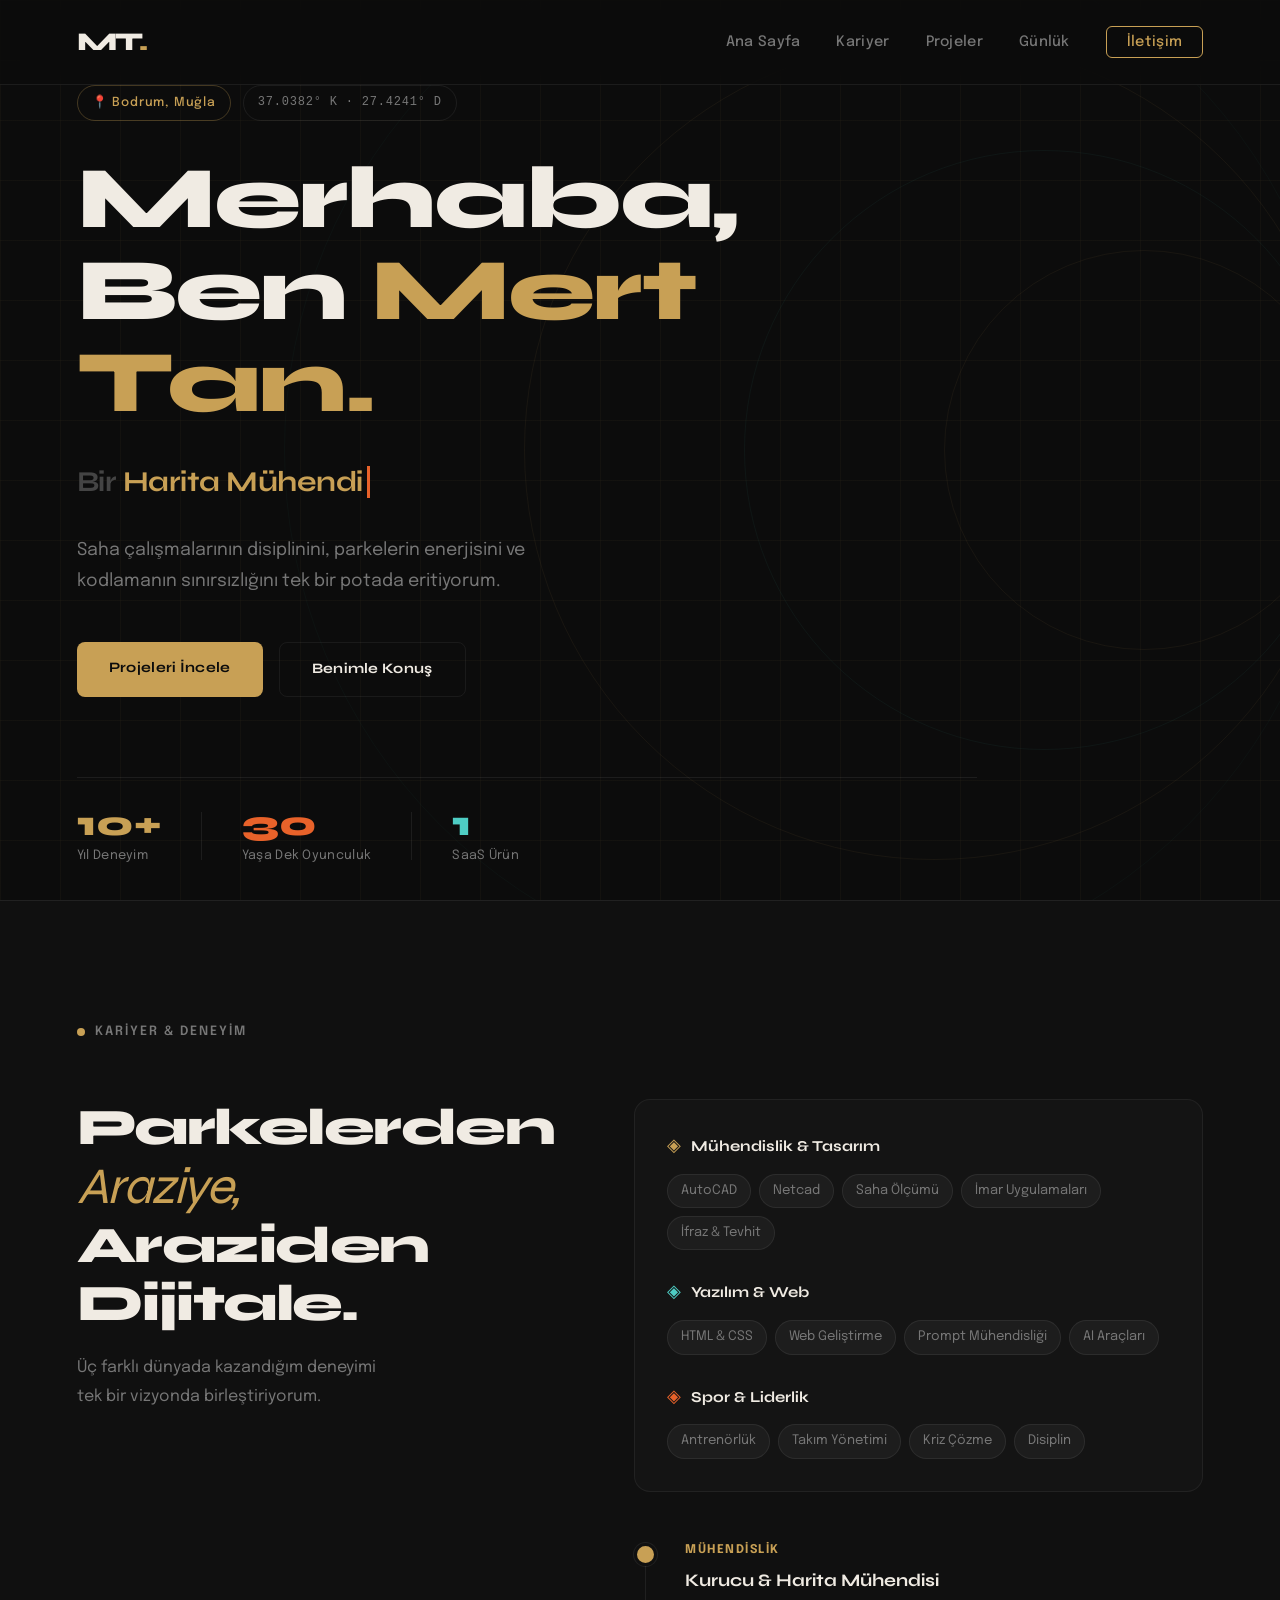
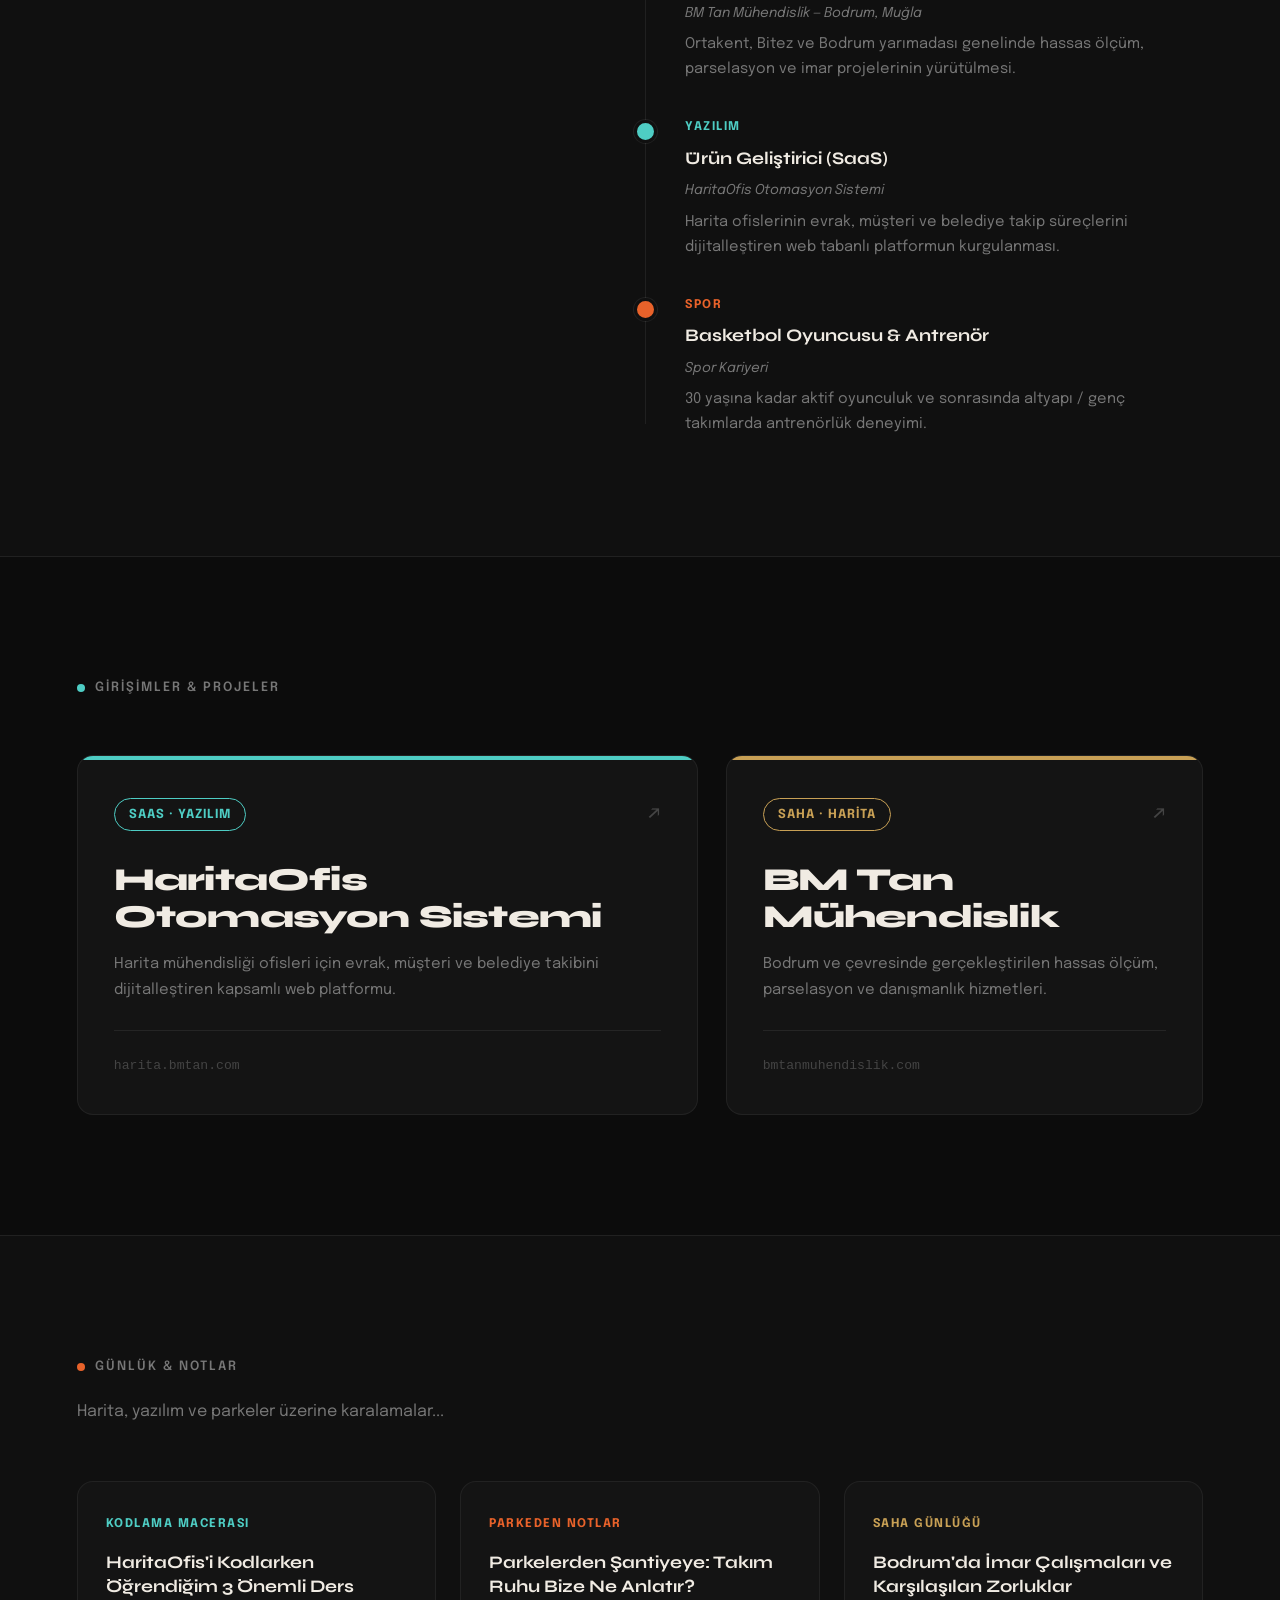
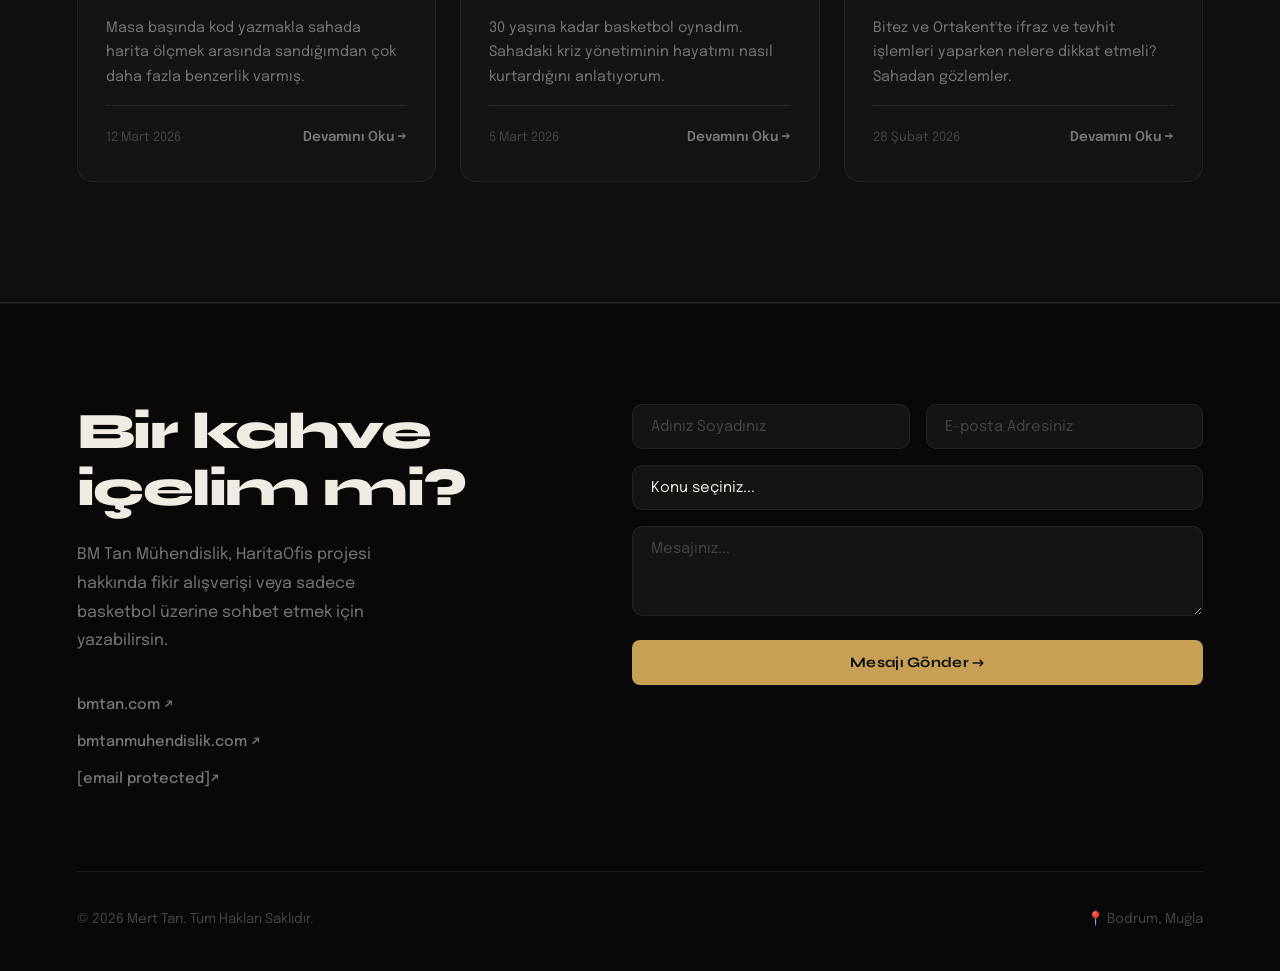
==== index.html @ 46c78ce0 "Add files via upload" ====
<!DOCTYPE html>
<html lang="tr">
<head>
    <meta charset="UTF-8">
    <meta name="viewport" content="width=device-width, initial-scale=1.0">
    <title>Mert Tan — Harita Mühendisi & Geliştirici</title>
    <link rel="preconnect" href="https://fonts.googleapis.com">
    <link href="https://fonts.googleapis.com/css2?family=Syne:wght@400;600;700;800&family=Epilogue:ital,wght@0,300;0,400;0,500;1,400&display=swap" rel="stylesheet">
    <link rel="stylesheet" href="style.css">
</head>
<body>

    <!-- NAVBAR -->
    <header class="navbar" id="navbar">
        <div class="logo">MT<span class="logo-dot">.</span></div>
        <nav class="nav-links">
            <ul>
                <li><a href="#hero">Ana Sayfa</a></li>
                <li><a href="#about">Kariyer</a></li>
                <li><a href="#projects">Projeler</a></li>
                <li><a href="#blog">Günlük</a></li>
                <li><a href="#contact" class="nav-cta">İletişim</a></li>
            </ul>
        </nav>
    </header>

    <!-- HERO -->
    <section id="hero" class="hero-section">
        <div class="hero-bg">
            <div class="grid-overlay"></div>
            <div class="contour c1"></div>
            <div class="contour c2"></div>
            <div class="contour c3"></div>
            <div class="contour c4"></div>
        </div>

        <div class="hero-inner">
            <div class="hero-content reveal">
                <div class="hero-tags">
                    <span class="htag htag-map">📍 Bodrum, Muğla</span>
                    <span class="htag htag-coord">37.0382° K · 27.4241° D</span>
                </div>

                <h1 class="main-title">
                    Merhaba,<br>
                    Ben <span class="name-text">Mert Tan.</span>
                </h1>

                <div class="typewriter-line">
                    <span class="tw-prefix">Bir&nbsp;</span>
                    <span id="typewriter" class="tw-text"></span>
                    <span class="tw-cursor"></span>
                </div>

                <p class="hero-desc">
                    Saha çalışmalarının disiplinini, parkelerin enerjisini
                    ve kodlamanın sınırsızlığını tek bir potada eritiyorum.
                </p>

                <div class="hero-buttons">
                    <a href="#projects" class="btn-primary">Projeleri İncele</a>
                    <a href="#contact" class="btn-ghost">Benimle Konuş</a>
                </div>
            </div>

            <div class="hero-stats reveal reveal-delay">
                <div class="stat">
                    <span class="stat-num map-color">10+</span>
                    <span class="stat-label">Yıl Deneyim</span>
                </div>
                <div class="stat-div"></div>
                <div class="stat">
                    <span class="stat-num sport-color">30</span>
                    <span class="stat-label">Yaşa Dek Oyunculuk</span>
                </div>
                <div class="stat-div"></div>
                <div class="stat">
                    <span class="stat-num tech-color">1</span>
                    <span class="stat-label">SaaS Ürün</span>
                </div>
            </div>
        </div>
    </section>

    <!-- ABOUT / CAREER -->
    <section id="about" class="section about-section">
        <div class="section-label reveal">
            <span class="label-dot map-bg"></span>
            Kariyer & Deneyim
        </div>

        <div class="about-layout">
            <div class="about-heading reveal">
                <h2>
                    Parkelerden<br>
                    <em>Araziye,</em><br>
                    Araziden<br>Dijitale.
                </h2>
                <p>Üç farklı dünyada kazandığım deneyimi tek bir vizyonda birleştiriyorum.</p>
            </div>

            <div class="about-right">
                <div class="skills-panel reveal">
                    <div class="skill-block">
                        <div class="skill-hdr">
                            <span class="skill-ico map-color">◈</span>
                            <h4>Mühendislik & Tasarım</h4>
                        </div>
                        <div class="skill-chips">
                            <span>AutoCAD</span><span>Netcad</span><span>Saha Ölçümü</span>
                            <span>İmar Uygulamaları</span><span>İfraz & Tevhit</span>
                        </div>
                    </div>
                    <div class="skill-block">
                        <div class="skill-hdr">
                            <span class="skill-ico tech-color">◈</span>
                            <h4>Yazılım & Web</h4>
                        </div>
                        <div class="skill-chips">
                            <span>HTML & CSS</span><span>Web Geliştirme</span>
                            <span>Prompt Mühendisliği</span><span>AI Araçları</span>
                        </div>
                    </div>
                    <div class="skill-block">
                        <div class="skill-hdr">
                            <span class="skill-ico sport-color">◈</span>
                            <h4>Spor & Liderlik</h4>
                        </div>
                        <div class="skill-chips">
                            <span>Antrenörlük</span><span>Takım Yönetimi</span>
                            <span>Kriz Çözme</span><span>Disiplin</span>
                        </div>
                    </div>
                </div>

                <div class="timeline reveal">
                    <div class="tl-item">
                        <div class="tl-marker map-bg"></div>
                        <div class="tl-body">
                            <span class="tl-tag map-color">Mühendislik</span>
                            <h3>Kurucu & Harita Mühendisi</h3>
                            <span class="tl-company">BM Tan Mühendislik — Bodrum, Muğla</span>
                            <p>Ortakent, Bitez ve Bodrum yarımadası genelinde hassas ölçüm, parselasyon ve imar projelerinin yürütülmesi.</p>
                        </div>
                    </div>
                    <div class="tl-item">
                        <div class="tl-marker tech-bg"></div>
                        <div class="tl-body">
                            <span class="tl-tag tech-color">Yazılım</span>
                            <h3>Ürün Geliştirici (SaaS)</h3>
                            <span class="tl-company">HaritaOfis Otomasyon Sistemi</span>
                            <p>Harita ofislerinin evrak, müşteri ve belediye takip süreçlerini dijitalleştiren web tabanlı platformun kurgulanması.</p>
                        </div>
                    </div>
                    <div class="tl-item">
                        <div class="tl-marker sport-bg"></div>
                        <div class="tl-body">
                            <span class="tl-tag sport-color">Spor</span>
                            <h3>Basketbol Oyuncusu & Antrenör</h3>
                            <span class="tl-company">Spor Kariyeri</span>
                            <p>30 yaşına kadar aktif oyunculuk ve sonrasında altyapı / genç takımlarda antrenörlük deneyimi.</p>
                        </div>
                    </div>
                </div>
            </div>
        </div>
    </section>

    <!-- PROJECTS -->
    <section id="projects" class="section projects-section">
        <div class="section-label reveal">
            <span class="label-dot tech-bg"></span>
            Girişimler & Projeler
        </div>

        <div class="projects-layout">
            <a href="https://harita.bmtan.com" target="_blank" class="proj-card featured-proj reveal">
                <div class="proj-stripe tech-bg"></div>
                <div class="proj-inner">
                    <div class="proj-top">
                        <span class="proj-badge tech-color tech-border">SaaS · Yazılım</span>
                        <span class="proj-arrow">↗</span>
                    </div>
                    <h3>HaritaOfis<br>Otomasyon Sistemi</h3>
                    <p>Harita mühendisliği ofisleri için evrak, müşteri ve belediye takibini dijitalleştiren kapsamlı web platformu.</p>
                    <div class="proj-foot">
                        <span class="proj-url">harita.bmtan.com</span>
                    </div>
                </div>
            </a>

            <a href="https://www.bmtanmuhendislik.com" target="_blank" class="proj-card reveal reveal-delay">
                <div class="proj-stripe map-bg"></div>
                <div class="proj-inner">
                    <div class="proj-top">
                        <span class="proj-badge map-color map-border">Saha · Harita</span>
                        <span class="proj-arrow">↗</span>
                    </div>
                    <h3>BM Tan<br>Mühendislik</h3>
                    <p>Bodrum ve çevresinde gerçekleştirilen hassas ölçüm, parselasyon ve danışmanlık hizmetleri.</p>
                    <div class="proj-foot">
                        <span class="proj-url">bmtanmuhendislik.com</span>
                    </div>
                </div>
            </a>
        </div>
    </section>

    <!-- BLOG -->
    <section id="blog" class="section blog-section">
        <div class="section-label reveal">
            <span class="label-dot sport-bg"></span>
            Günlük & Notlar
        </div>
        <p class="section-subtitle reveal">Harita, yazılım ve parkeler üzerine karalamalar...</p>

        <div class="blog-grid">
            <a href="yazi1.html" class="blog-card reveal">
                <span class="blog-tag tech-color">Kodlama Macerası</span>
                <h3>HaritaOfis'i Kodlarken Öğrendiğim 3 Önemli Ders</h3>
                <p>Masa başında kod yazmakla sahada harita ölçmek arasında sandığımdan çok daha fazla benzerlik varmış.</p>
                <div class="blog-foot">
                    <span class="blog-date">12 Mart 2026</span>
                    <span class="blog-read">Devamını Oku →</span>
                </div>
            </a>

            <a href="yazi2.html" class="blog-card reveal">
                <span class="blog-tag sport-color">Parkeden Notlar</span>
                <h3>Parkelerden Şantiyeye: Takım Ruhu Bize Ne Anlatır?</h3>
                <p>30 yaşına kadar basketbol oynadım. Sahadaki kriz yönetiminin hayatımı nasıl kurtardığını anlatıyorum.</p>
                <div class="blog-foot">
                    <span class="blog-date">5 Mart 2026</span>
                    <span class="blog-read">Devamını Oku →</span>
                </div>
            </a>

            <a href="#yazi3" class="blog-card reveal">
                <span class="blog-tag map-color">Saha Günlüğü</span>
                <h3>Bodrum'da İmar Çalışmaları ve Karşılaşılan Zorluklar</h3>
                <p>Bitez ve Ortakent'te ifraz ve tevhit işlemleri yaparken nelere dikkat etmeli? Sahadan gözlemler.</p>
                <div class="blog-foot">
                    <span class="blog-date">28 Şubat 2026</span>
                    <span class="blog-read">Devamını Oku →</span>
                </div>
            </a>
        </div>
    </section>

    <!-- CONTACT / FOOTER -->
    <footer id="contact" class="footer-section">
        <div class="footer-layout">
            <div class="footer-left reveal">
                <h2>Bir kahve<br>içelim mi?</h2>
                <p>BM Tan Mühendislik, HaritaOfis projesi hakkında fikir alışverişi veya sadece basketbol üzerine sohbet etmek için yazabilirsin.</p>
                <div class="footer-links">
                    <a href="https://www.bmtan.com" target="_blank">bmtan.com ↗</a>
                    <a href="https://www.bmtanmuhendislik.com" target="_blank">bmtanmuhendislik.com ↗</a>
                    <a href="/cdn-cgi/l/email-protection#6a03040c052a08071e0b04071f020f040e031906030144090507"><span class="__cf_email__" data-cfemail="d6bfb8b0b996b4bba2b7b8bba3beb3b8b2bfa5babfbdf8b5b9bb">[email&#160;protected]</span> ↗</a>
                </div>
            </div>

            <div class="footer-right reveal reveal-delay">
                <form class="contact-form" action="#" method="POST">
                    <div class="form-row-2">
                        <div class="form-group">
                            <input type="text" placeholder="Adınız Soyadınız" required>
                        </div>
                        <div class="form-group">
                            <input type="email" placeholder="E-posta Adresiniz" required>
                        </div>
                    </div>
                    <div class="form-group">
                        <select required>
                            <option value="" disabled selected>Konu seçiniz...</option>
                            <option value="harita">🗺️ Harita İşleri & Danışmanlık</option>
                            <option value="yazilim">💻 HaritaOfis & Yazılım Projeleri</option>
                            <option value="basketbol">🏀 Basketbol Sohbeti</option>
                            <option value="diger">Diğer</option>
                        </select>
                    </div>
                    <div class="form-group">
                        <textarea rows="4" placeholder="Mesajınız..." required></textarea>
                    </div>
                    <button type="submit" class="btn-primary">Mesajı Gönder →</button>
                </form>
            </div>
        </div>

        <div class="footer-bottom">
            <span>© 2026 Mert Tan. Tüm Hakları Saklıdır.</span>
            <span class="footer-loc">📍 Bodrum, Muğla</span>
        </div>
    </footer>

    <script src="script.js"></script>
</body>
</html>
---- style.css ----
/* =============================================
   RENK PALETİ — Konulara Özgü Sistem
   ============================================= */
:root {
    /* Konu Renkleri */
    --color-map:   #C8A055;   /* Harita · Antik Altın */
    --color-tech:  #4ECDC4;   /* Yazılım · Teal/Dijital */
    --color-sport: #E8622A;   /* Basketbol · Canlı Turuncu */

    /* Arka Planlar */
    --bg:          #0C0C0C;
    --bg-card:     #141414;
    --bg-section:  #101010;
    --bg-alt:      #0F0F0F;

    /* Metinler */
    --text-primary: #F0EBE3;
    --text-muted:   #777;
    --text-faint:   #444;

    /* Çizgiler / Kenarlıklar */
    --border:      rgba(255,255,255,0.07);
    --border-card: rgba(255,255,255,0.06);
}

/* =============================================
   TEMEL SIFIRLAMA
   ============================================= */
*, *::before, *::after {
    margin: 0; padding: 0;
    box-sizing: border-box;
}

html { scroll-behavior: smooth; }

body {
    background-color: var(--bg);
    color: var(--text-primary);
    font-family: 'Epilogue', sans-serif;
    font-weight: 400;
    line-height: 1.7;
    overflow-x: hidden;
}

/* Kaydırma çubuğu */
::-webkit-scrollbar { width: 4px; }
::-webkit-scrollbar-track { background: var(--bg); }
::-webkit-scrollbar-thumb { background: var(--color-map); border-radius: 2px; }

/* =============================================
   YARDIMCI RENKLER (Utility Classes)
   ============================================= */
.map-color   { color: var(--color-map)   !important; }
.tech-color  { color: var(--color-tech)  !important; }
.sport-color { color: var(--color-sport) !important; }

.map-bg   { background-color: var(--color-map)   !important; }
.tech-bg  { background-color: var(--color-tech)  !important; }
.sport-bg { background-color: var(--color-sport) !important; }

.map-border   { border-color: var(--color-map)   !important; }
.tech-border  { border-color: var(--color-tech)  !important; }
.sport-border { border-color: var(--color-sport) !important; }

/* =============================================
   SCROLL REVEAL ANİMASYON
   ============================================= */
.reveal {
    opacity: 0;
    transform: translateY(28px);
    transition: opacity 0.7s ease, transform 0.7s ease;
}

.reveal.visible {
    opacity: 1;
    transform: translateY(0);
}

.reveal-delay {
    transition-delay: 0.15s;
}

/* =============================================
   NAVİGASYON
   ============================================= */
.navbar {
    position: fixed;
    top: 0; left: 0; right: 0;
    z-index: 1000;
    display: flex;
    align-items: center;
    justify-content: space-between;
    padding: 20px 6%;
    background: rgba(12,12,12,0.85);
    backdrop-filter: blur(16px);
    -webkit-backdrop-filter: blur(16px);
    border-bottom: 1px solid var(--border);
    transition: padding 0.3s;
}

.navbar.scrolled {
    padding: 14px 6%;
}

.logo {
    font-family: 'Syne', sans-serif;
    font-weight: 800;
    font-size: 1.6rem;
    color: var(--text-primary);
    letter-spacing: -1px;
}

.logo-dot {
    color: var(--color-map);
}

.nav-links ul {
    list-style: none;
    display: flex;
    align-items: center;
    gap: 36px;
}

.nav-links a {
    text-decoration: none;
    color: var(--text-muted);
    font-size: 0.9rem;
    font-weight: 500;
    letter-spacing: 0.3px;
    transition: color 0.25s;
}

.nav-links a:hover { color: var(--text-primary); }

.nav-cta {
    background: transparent !important;
    color: var(--color-map) !important;
    border: 1px solid var(--color-map) !important;
    padding: 8px 20px !important;
    border-radius: 6px !important;
    transition: background 0.25s, color 0.25s !important;
}

.nav-cta:hover {
    background: var(--color-map) !important;
    color: #0C0C0C !important;
}

/* =============================================
   HERO
   ============================================= */
.hero-section {
    position: relative;
    min-height: 100vh;
    display: flex;
    align-items: center;
    padding: 0 6%;
    overflow: hidden;
}

/* Arka plan dekorasyonu */
.hero-bg {
    position: absolute;
    inset: 0;
    pointer-events: none;
}

.grid-overlay {
    position: absolute;
    inset: 0;
    background-image:
        linear-gradient(rgba(200,160,85,0.04) 1px, transparent 1px),
        linear-gradient(90deg, rgba(200,160,85,0.04) 1px, transparent 1px);
    background-size: 60px 60px;
}

/* Topografik kontur çemberleri */
.contour {
    position: absolute;
    border-radius: 50%;
    border: 1px solid rgba(200,160,85,0.07);
    right: -5%;
    top: 50%;
    transform: translateY(-50%);
    animation: contourPulse 6s ease-in-out infinite;
}
.c1 { width: 400px; height: 400px; animation-delay: 0s; }
.c2 { width: 600px; height: 600px; animation-delay: 0.8s; border-color: rgba(78,205,196,0.05); }
.c3 { width: 820px; height: 820px; animation-delay: 1.6s; }
.c4 { width: 1060px; height: 1060px; animation-delay: 2.4s; border-color: rgba(78,205,196,0.03); }

@keyframes contourPulse {
    0%, 100% { opacity: 0.6; }
    50% { opacity: 1; }
}

.hero-inner {
    position: relative;
    z-index: 1;
    width: 100%;
    max-width: 900px;
    padding-top: 80px;
}

/* Üst etiketler */
.hero-tags {
    display: flex;
    gap: 12px;
    flex-wrap: wrap;
    margin-bottom: 32px;
}

.htag {
    font-size: 0.78rem;
    font-weight: 500;
    letter-spacing: 0.8px;
    padding: 6px 14px;
    border-radius: 100px;
    border: 1px solid var(--border);
    color: var(--text-muted);
}

.htag-map  { border-color: rgba(200,160,85,0.3); color: var(--color-map); }
.htag-coord { font-family: monospace; font-size: 0.75rem; }

/* Ana başlık */
.main-title {
    font-family: 'Syne', sans-serif;
    font-size: clamp(3rem, 7vw, 5.5rem);
    font-weight: 800;
    line-height: 1.05;
    letter-spacing: -2px;
    margin-bottom: 28px;
    color: var(--text-primary);
}

.name-text {
    color: var(--color-map);
}

/* Typewriter satırı */
.typewriter-line {
    display: flex;
    align-items: center;
    font-family: 'Syne', sans-serif;
    font-size: clamp(1.2rem, 2.5vw, 1.8rem);
    font-weight: 700;
    color: var(--text-muted);
    margin-bottom: 28px;
    letter-spacing: -0.5px;
}

.tw-prefix { color: var(--text-faint); }

.tw-text {
    color: var(--text-primary);
}

.tw-cursor {
    display: inline-block;
    width: 3px;
    height: 1.1em;
    background-color: var(--color-sport);
    margin-left: 4px;
    vertical-align: text-bottom;
    animation: cursorBlink 1s infinite;
}

@keyframes cursorBlink {
    0%, 100% { opacity: 1; }
    50% { opacity: 0; }
}

/* Açıklama */
.hero-desc {
    font-size: 1.1rem;
    color: var(--text-muted);
    max-width: 520px;
    margin-bottom: 44px;
    line-height: 1.8;
}

/* Butonlar */
.hero-buttons {
    display: flex;
    gap: 16px;
    flex-wrap: wrap;
    margin-bottom: 80px;
}

.btn-primary {
    display: inline-block;
    padding: 14px 32px;
    background: var(--color-map);
    color: #0C0C0C;
    font-family: 'Syne', sans-serif;
    font-weight: 700;
    font-size: 0.9rem;
    letter-spacing: 0.3px;
    border-radius: 8px;
    text-decoration: none;
    border: none;
    cursor: pointer;
    transition: opacity 0.25s, transform 0.2s;
}

.btn-primary:hover {
    opacity: 0.88;
    transform: translateY(-2px);
}

.btn-ghost {
    display: inline-block;
    padding: 14px 32px;
    background: transparent;
    color: var(--text-primary);
    font-family: 'Syne', sans-serif;
    font-weight: 700;
    font-size: 0.9rem;
    letter-spacing: 0.3px;
    border-radius: 8px;
    border: 1px solid var(--border-card);
    text-decoration: none;
    transition: border-color 0.25s, color 0.25s;
}

.btn-ghost:hover {
    border-color: var(--color-tech);
    color: var(--color-tech);
}

/* İstatistikler */
.hero-stats {
    display: flex;
    align-items: center;
    gap: 40px;
    padding: 28px 0;
    border-top: 1px solid var(--border);
}

.stat {
    display: flex;
    flex-direction: column;
    gap: 4px;
}

.stat-num {
    font-family: 'Syne', sans-serif;
    font-size: 2.2rem;
    font-weight: 800;
    line-height: 1;
}

.stat-label {
    font-size: 0.8rem;
    color: var(--text-muted);
    letter-spacing: 0.3px;
}

.stat-div {
    width: 1px;
    height: 48px;
    background: var(--border);
}

/* =============================================
   BÖLÜM ORTAK STİLLER
   ============================================= */
.section {
    padding: 120px 6%;
}

.section-label {
    display: flex;
    align-items: center;
    gap: 10px;
    font-size: 0.8rem;
    font-weight: 600;
    letter-spacing: 2px;
    text-transform: uppercase;
    color: var(--text-muted);
    margin-bottom: 56px;
}

.label-dot {
    width: 8px;
    height: 8px;
    border-radius: 50%;
    flex-shrink: 0;
}

/* =============================================
   HAKKIMDA / KARİYER
   ============================================= */
.about-section {
    background: var(--bg-section);
    border-top: 1px solid var(--border);
    border-bottom: 1px solid var(--border);
}

.about-layout {
    display: grid;
    grid-template-columns: 1fr 1.8fr;
    gap: 80px;
    align-items: start;
}

/* Sol kolon — başlık */
.about-heading h2 {
    font-family: 'Syne', sans-serif;
    font-size: clamp(2.2rem, 4vw, 3.4rem);
    font-weight: 800;
    line-height: 1.15;
    letter-spacing: -1.5px;
    color: var(--text-primary);
    margin-bottom: 20px;
}

.about-heading h2 em {
    font-style: italic;
    color: var(--color-map);
    font-weight: 400;
}

.about-heading p {
    color: var(--text-muted);
    font-size: 1rem;
    line-height: 1.8;
    max-width: 300px;
}

/* Sağ kolon */
.about-right {
    display: flex;
    flex-direction: column;
    gap: 48px;
}

/* Yetkinlikler paneli */
.skills-panel {
    background: var(--bg-card);
    border: 1px solid var(--border-card);
    border-radius: 16px;
    padding: 32px;
    display: flex;
    flex-direction: column;
    gap: 28px;
}

.skill-block {
    display: flex;
    flex-direction: column;
    gap: 12px;
}

.skill-hdr {
    display: flex;
    align-items: center;
    gap: 10px;
}

.skill-ico {
    font-size: 1.1rem;
}

.skill-hdr h4 {
    font-family: 'Syne', sans-serif;
    font-weight: 700;
    font-size: 0.95rem;
    color: var(--text-primary);
}

.skill-chips {
    display: flex;
    flex-wrap: wrap;
    gap: 8px;
}

.skill-chips span {
    font-size: 0.82rem;
    padding: 5px 13px;
    border-radius: 100px;
    background: rgba(255,255,255,0.04);
    border: 1px solid var(--border);
    color: var(--text-muted);
    transition: border-color 0.2s, color 0.2s;
}

.skill-chips span:hover {
    border-color: var(--color-tech);
    color: var(--color-tech);
}

/* Zaman çizelgesi */
.timeline {
    display: flex;
    flex-direction: column;
    gap: 0;
    position: relative;
}

.timeline::before {
    content: '';
    position: absolute;
    left: 11px;
    top: 12px;
    bottom: 12px;
    width: 1px;
    background: var(--border);
}

.tl-item {
    display: flex;
    gap: 28px;
    padding-bottom: 36px;
    position: relative;
}

.tl-item:last-child {
    padding-bottom: 0;
}

.tl-marker {
    width: 23px;
    height: 23px;
    border-radius: 50%;
    flex-shrink: 0;
    margin-top: 3px;
    border: 3px solid var(--bg-section);
    box-shadow: 0 0 0 1px var(--border);
    position: relative;
    z-index: 1;
}

.tl-body {
    display: flex;
    flex-direction: column;
    gap: 6px;
}

.tl-tag {
    font-size: 0.75rem;
    font-weight: 700;
    letter-spacing: 1.5px;
    text-transform: uppercase;
}

.tl-body h3 {
    font-family: 'Syne', sans-serif;
    font-weight: 700;
    font-size: 1.1rem;
    color: var(--text-primary);
}

.tl-company {
    font-size: 0.85rem;
    color: var(--text-muted);
    font-style: italic;
}

.tl-body p {
    font-size: 0.92rem;
    color: var(--text-muted);
    line-height: 1.7;
}

/* =============================================
   PROJELER
   ============================================= */
.projects-section {
    background: var(--bg);
}

.projects-layout {
    display: grid;
    grid-template-columns: 1.3fr 1fr;
    gap: 28px;
}

.proj-card {
    background: var(--bg-card);
    border: 1px solid var(--border-card);
    border-radius: 16px;
    overflow: hidden;
    text-decoration: none;
    color: inherit;
    display: block;
    transition: transform 0.3s ease, border-color 0.3s ease;
    position: relative;
}

.proj-card:hover {
    transform: translateY(-6px);
    border-color: rgba(255,255,255,0.14);
}

/* Üst renkli şerit */
.proj-stripe {
    height: 4px;
    width: 100%;
}

.proj-inner {
    padding: 36px;
    display: flex;
    flex-direction: column;
    height: calc(100% - 4px);
    min-height: 280px;
}

.proj-top {
    display: flex;
    justify-content: space-between;
    align-items: center;
    margin-bottom: 28px;
}

.proj-badge {
    font-size: 0.78rem;
    font-weight: 700;
    letter-spacing: 1px;
    text-transform: uppercase;
    border: 1px solid;
    padding: 5px 14px;
    border-radius: 100px;
}

.proj-arrow {
    font-size: 1.4rem;
    color: var(--text-faint);
    transition: color 0.25s, transform 0.25s;
}

.proj-card:hover .proj-arrow {
    color: var(--text-primary);
    transform: translate(3px, -3px);
}

.proj-inner h3 {
    font-family: 'Syne', sans-serif;
    font-size: clamp(1.5rem, 2.5vw, 2rem);
    font-weight: 800;
    line-height: 1.15;
    letter-spacing: -0.8px;
    color: var(--text-primary);
    margin-bottom: 16px;
}

.proj-inner p {
    font-size: 0.93rem;
    color: var(--text-muted);
    line-height: 1.7;
    flex: 1;
}

.proj-foot {
    margin-top: 28px;
    padding-top: 20px;
    border-top: 1px solid var(--border);
}

.proj-url {
    font-size: 0.82rem;
    font-family: monospace;
    color: var(--text-faint);
    transition: color 0.25s;
}

.proj-card:hover .proj-url {
    color: var(--text-muted);
}

/* Öne çıkan proje */
.featured-proj {
    /* Biraz daha büyük hissettirmek için */
}

/* =============================================
   BLOG / GÜNLÜK
   ============================================= */
.blog-section {
    background: var(--bg-section);
    border-top: 1px solid var(--border);
    border-bottom: 1px solid var(--border);
}

.section-subtitle {
    font-size: 1rem;
    color: var(--text-muted);
    margin-top: -36px;
    margin-bottom: 56px;
}

.blog-grid {
    display: grid;
    grid-template-columns: repeat(3, 1fr);
    gap: 24px;
}

.blog-card {
    background: var(--bg-card);
    border: 1px solid var(--border-card);
    border-radius: 16px;
    padding: 32px 28px;
    text-decoration: none;
    color: inherit;
    display: flex;
    flex-direction: column;
    gap: 16px;
    transition: transform 0.3s ease, border-color 0.3s ease;
}

.blog-card:hover {
    transform: translateY(-6px);
    border-color: rgba(255,255,255,0.12);
}

.blog-tag {
    font-size: 0.75rem;
    font-weight: 700;
    letter-spacing: 1.5px;
    text-transform: uppercase;
}

.blog-card h3 {
    font-family: 'Syne', sans-serif;
    font-size: 1.1rem;
    font-weight: 700;
    color: var(--text-primary);
    line-height: 1.4;
    flex: 1;
    transition: color 0.25s;
}

.blog-card:hover h3 {
    color: var(--color-sport);
}

.blog-card p {
    font-size: 0.9rem;
    color: var(--text-muted);
    line-height: 1.7;
}

.blog-foot {
    display: flex;
    justify-content: space-between;
    align-items: center;
    padding-top: 20px;
    border-top: 1px solid var(--border);
    margin-top: auto;
}

.blog-date {
    font-size: 0.8rem;
    color: var(--text-faint);
}

.blog-read {
    font-size: 0.85rem;
    font-weight: 600;
    color: var(--text-muted);
    transition: color 0.25s, transform 0.25s;
    display: inline-block;
}

.blog-card:hover .blog-read {
    color: var(--text-primary);
    transform: translateX(4px);
}

/* =============================================
   FOOTER / İLETİŞİM
   ============================================= */
.footer-section {
    background: #080808;
    padding: 100px 6% 40px;
    border-top: 1px solid var(--border);
}

.footer-layout {
    display: grid;
    grid-template-columns: 1fr 1.2fr;
    gap: 80px;
    margin-bottom: 80px;
}

.footer-left h2 {
    font-family: 'Syne', sans-serif;
    font-size: clamp(2.4rem, 4vw, 3.5rem);
    font-weight: 800;
    line-height: 1.1;
    letter-spacing: -1.5px;
    color: var(--text-primary);
    margin-bottom: 24px;
}

.footer-left p {
    color: var(--text-muted);
    font-size: 1rem;
    line-height: 1.8;
    max-width: 360px;
    margin-bottom: 36px;
}

.footer-links {
    display: flex;
    flex-direction: column;
    gap: 12px;
}

.footer-links a {
    text-decoration: none;
    color: var(--text-muted);
    font-size: 0.92rem;
    font-weight: 500;
    transition: color 0.25s;
    display: inline-flex;
    align-items: center;
}

.footer-links a:hover { color: var(--color-map); }

/* İletişim Formu */
.contact-form {
    display: flex;
    flex-direction: column;
    gap: 16px;
}

.form-row-2 {
    display: grid;
    grid-template-columns: 1fr 1fr;
    gap: 16px;
}

.form-group {
    display: flex;
    flex-direction: column;
}

.contact-form input,
.contact-form select,
.contact-form textarea {
    width: 100%;
    padding: 14px 18px;
    background: var(--bg-card);
    border: 1px solid var(--border-card);
    border-radius: 10px;
    color: var(--text-primary);
    font-family: 'Epilogue', sans-serif;
    font-size: 0.93rem;
    transition: border-color 0.25s, box-shadow 0.25s;
    appearance: none;
    -webkit-appearance: none;
    outline: none;
}

.contact-form input::placeholder,
.contact-form textarea::placeholder {
    color: var(--text-faint);
}

.contact-form select {
    cursor: pointer;
}

.contact-form input:focus,
.contact-form select:focus,
.contact-form textarea:focus {
    border-color: var(--color-map);
    box-shadow: 0 0 0 4px rgba(200,160,85,0.1);
}

.contact-form .btn-primary {
    margin-top: 8px;
}

.footer-bottom {
    display: flex;
    justify-content: space-between;
    align-items: center;
    padding-top: 36px;
    border-top: 1px solid var(--border);
    font-size: 0.85rem;
    color: var(--text-faint);
}

.footer-loc {
    color: var(--text-faint);
}

/* =============================================
   MOBİL UYUMLULUK
   ============================================= */
@media (max-width: 1024px) {
    .about-layout {
        grid-template-columns: 1fr;
        gap: 48px;
    }
    .about-heading p {
        max-width: 100%;
    }
    .projects-layout {
        grid-template-columns: 1fr;
    }
}

@media (max-width: 768px) {
    .section { padding: 80px 5%; }

    .navbar { padding: 16px 5%; }

    .hero-section { padding: 0 5%; }

    .hero-inner { padding-top: 100px; }

    .hero-stats {
        gap: 24px;
        flex-wrap: wrap;
    }

    .hero-buttons {
        flex-direction: column;
        gap: 12px;
    }

    .hero-buttons a {
        text-align: center;
    }

    .blog-grid {
        grid-template-columns: 1fr;
    }

    .footer-layout {
        grid-template-columns: 1fr;
        gap: 48px;
    }

    .form-row-2 {
        grid-template-columns: 1fr;
    }

    .footer-bottom {
        flex-direction: column;
        gap: 8px;
        text-align: center;
    }

    .nav-links {
        display: none;
    }

    .contour { display: none; }
}
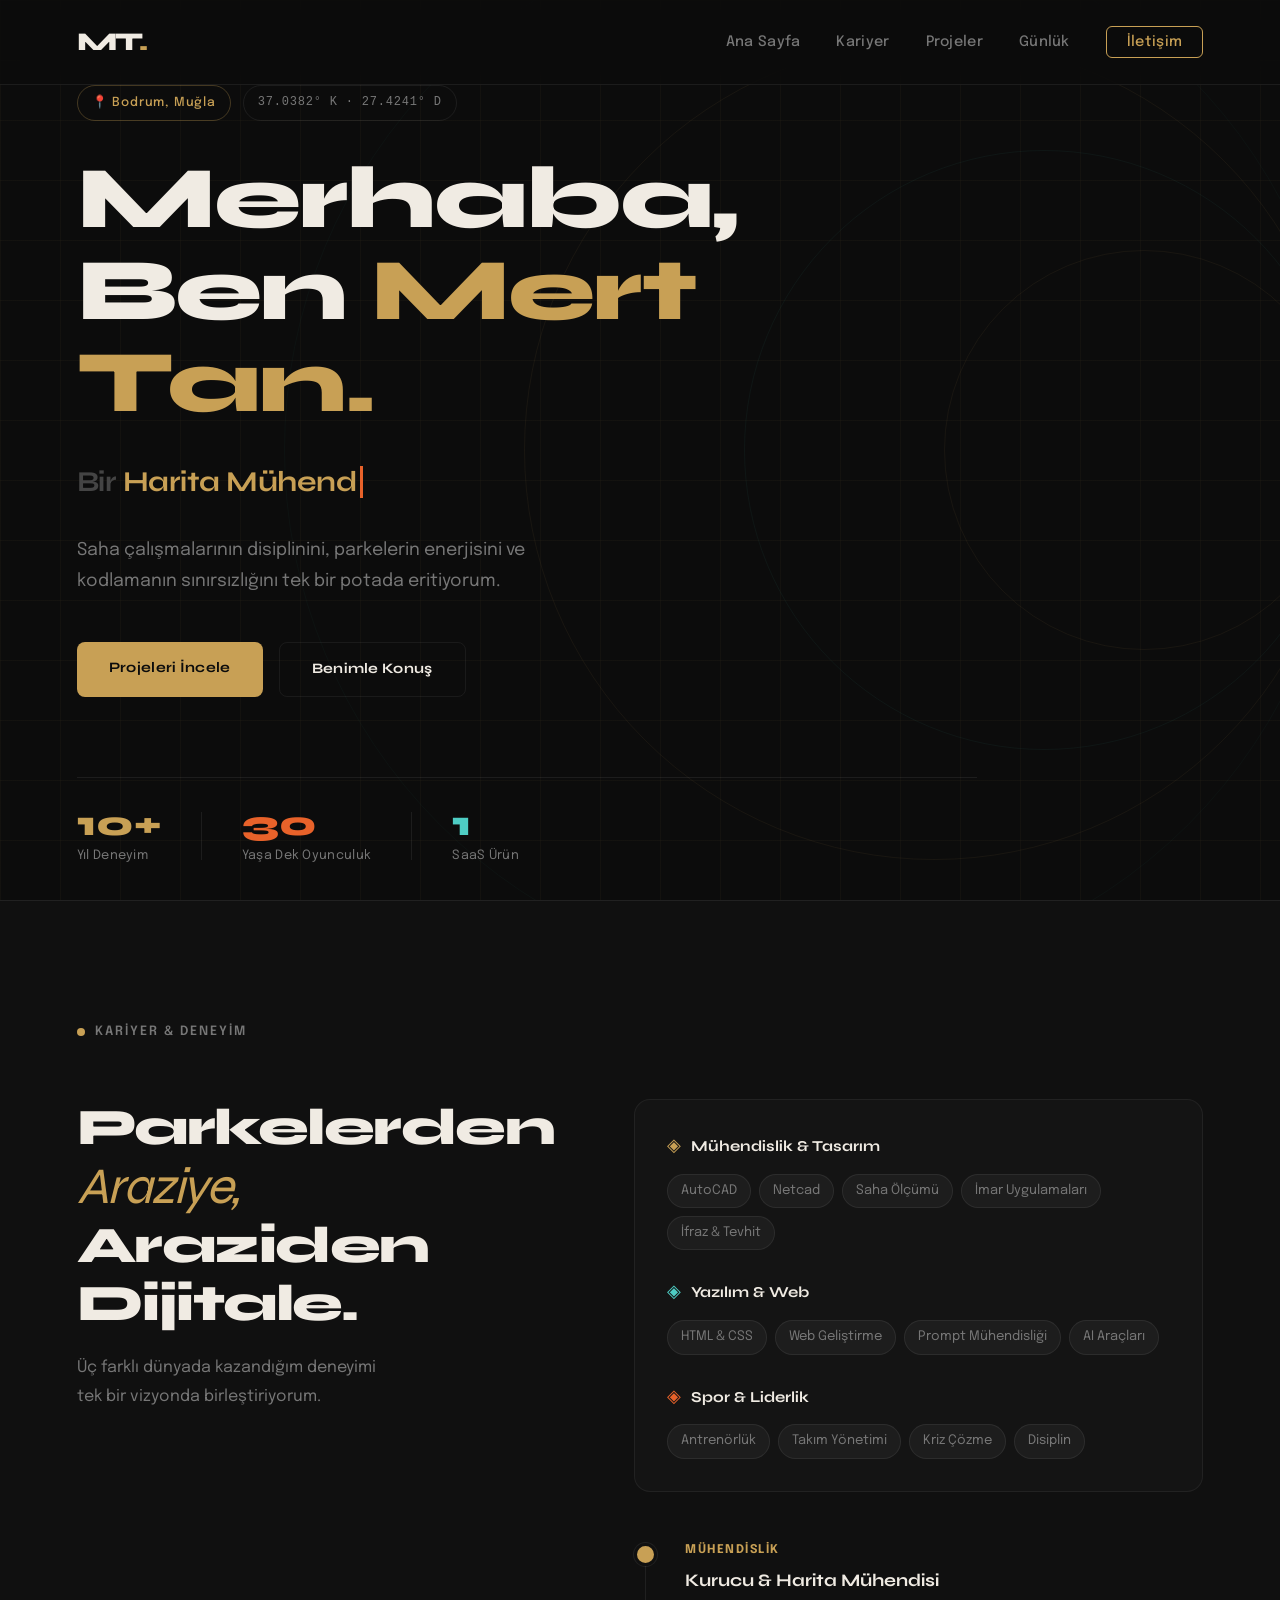
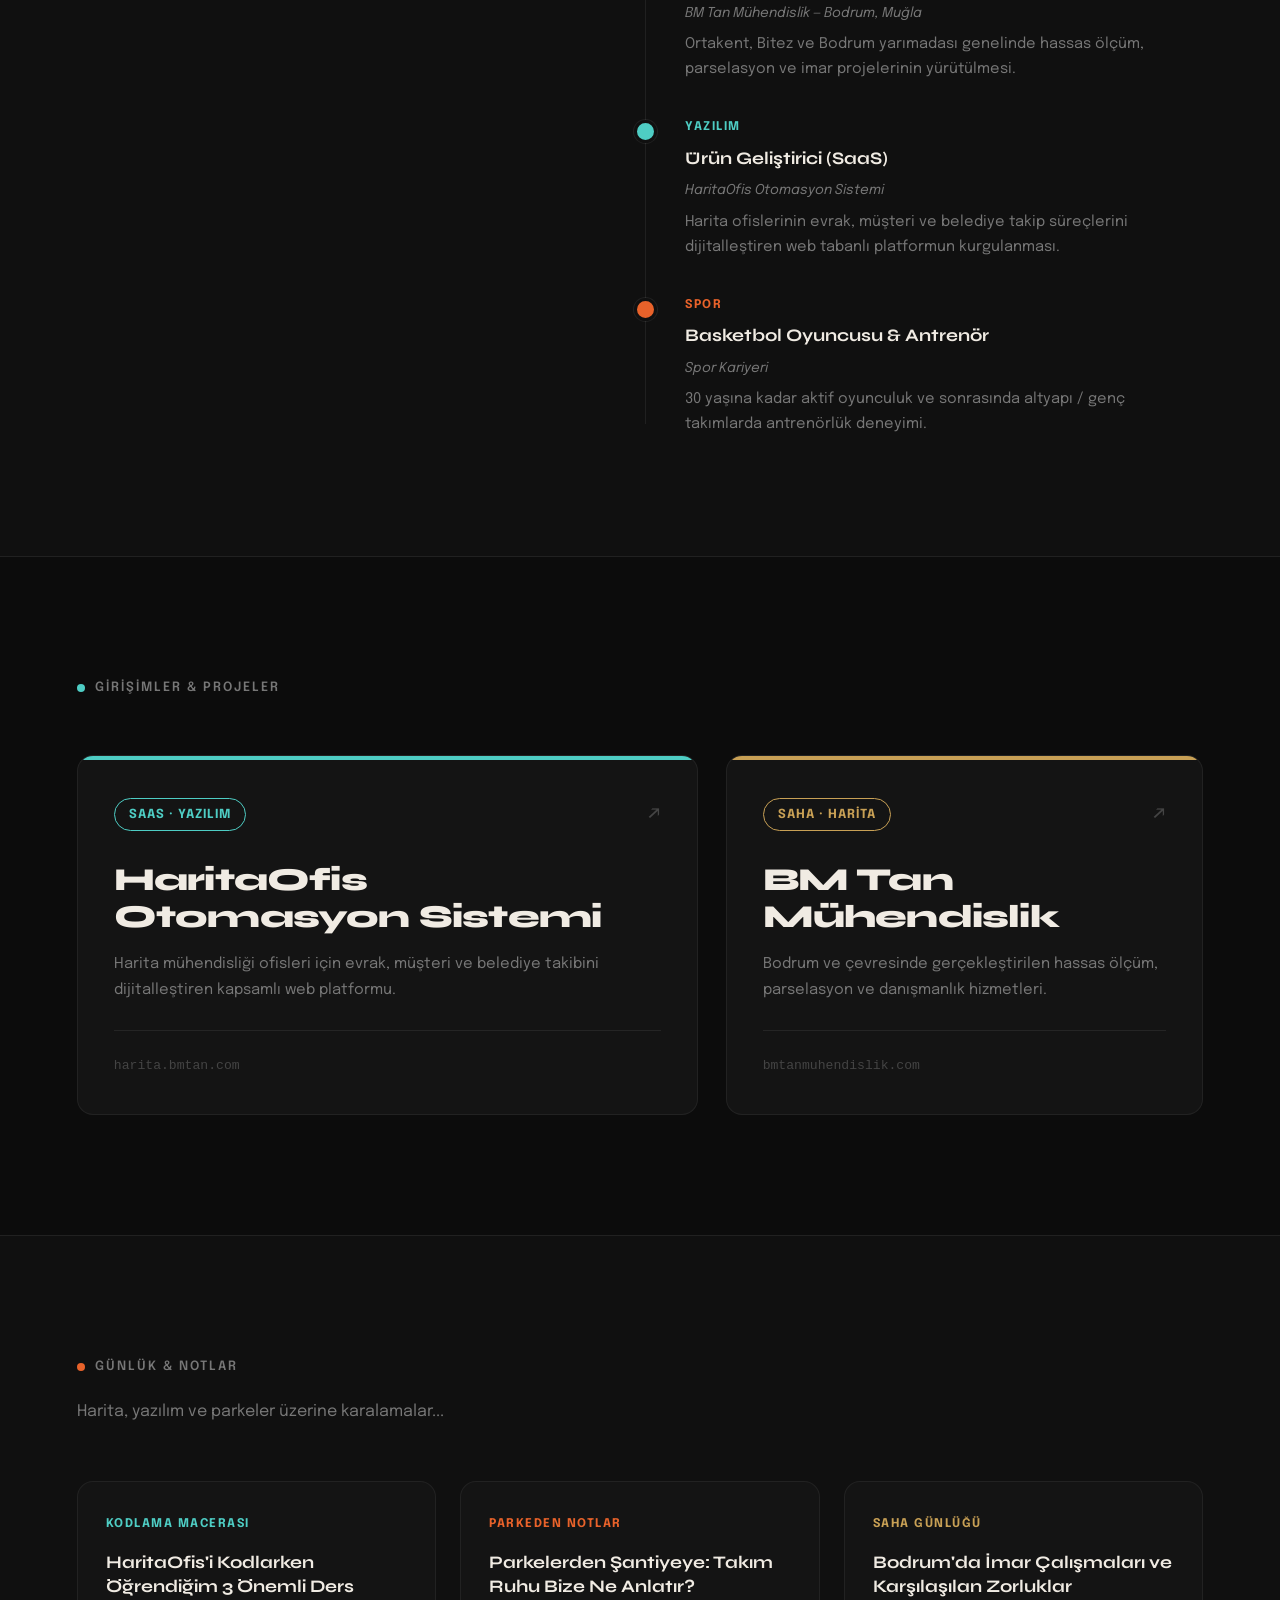
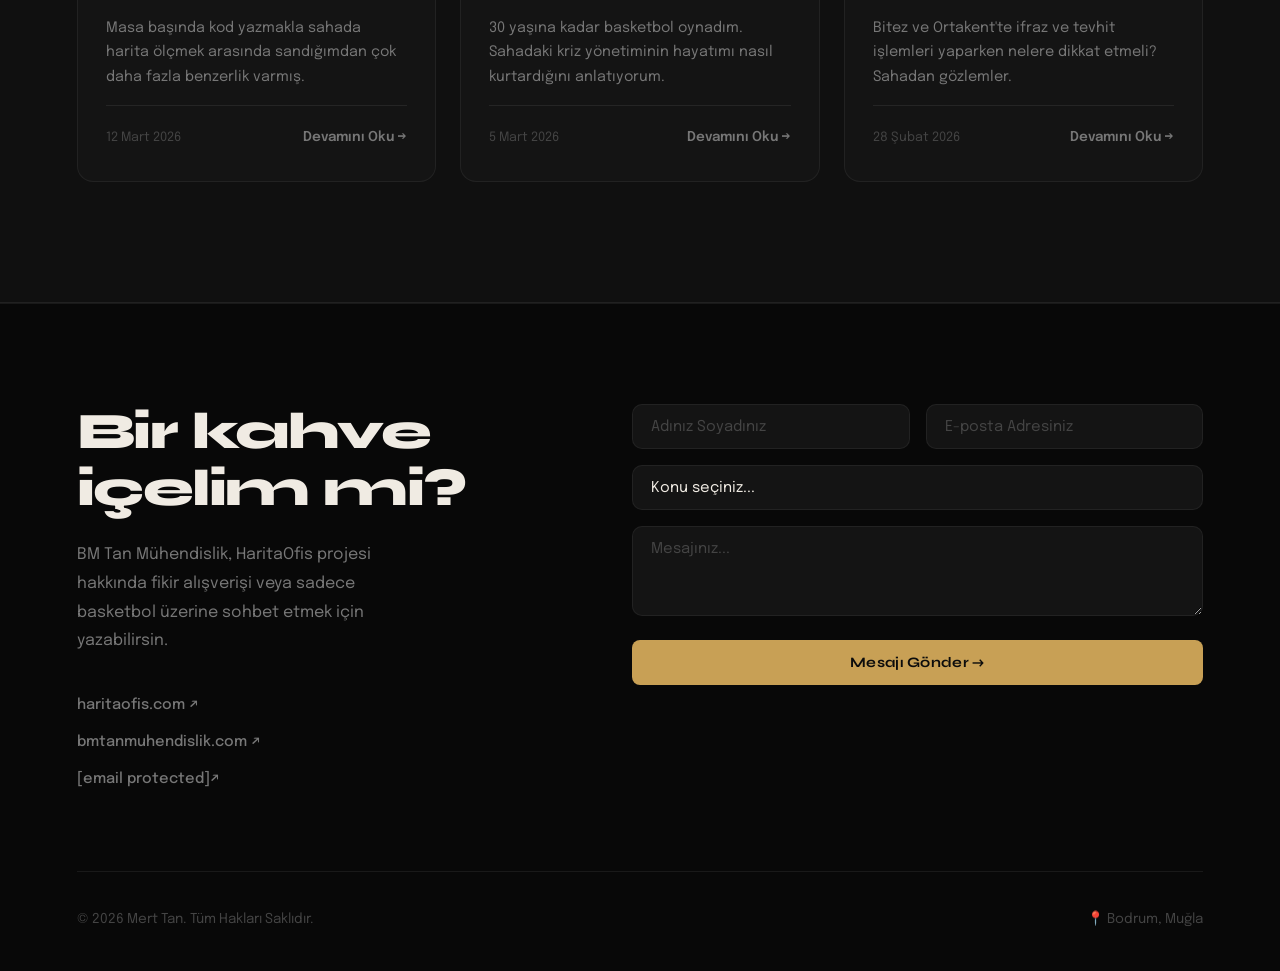
==== commit 75eb0cf0: "Update index.html" ====
--- a/index.html
+++ b/index.html
@@ -254,7 +254,7 @@
                 <h2>Bir kahve<br>içelim mi?</h2>
                 <p>BM Tan Mühendislik, HaritaOfis projesi hakkında fikir alışverişi veya sadece basketbol üzerine sohbet etmek için yazabilirsin.</p>
                 <div class="footer-links">
-                    <a href="https://www.bmtan.com" target="_blank">bmtan.com ↗</a>
+                    <a href="https://www.haritaofis.com" target="_blank">haritaofis.com ↗</a>
                     <a href="https://www.bmtanmuhendislik.com" target="_blank">bmtanmuhendislik.com ↗</a>
                     <a href="/cdn-cgi/l/email-protection#6a03040c052a08071e0b04071f020f040e031906030144090507"><span class="__cf_email__" data-cfemail="d6bfb8b0b996b4bba2b7b8bba3beb3b8b2bfa5babfbdf8b5b9bb">[email&#160;protected]</span> ↗</a>
                 </div>
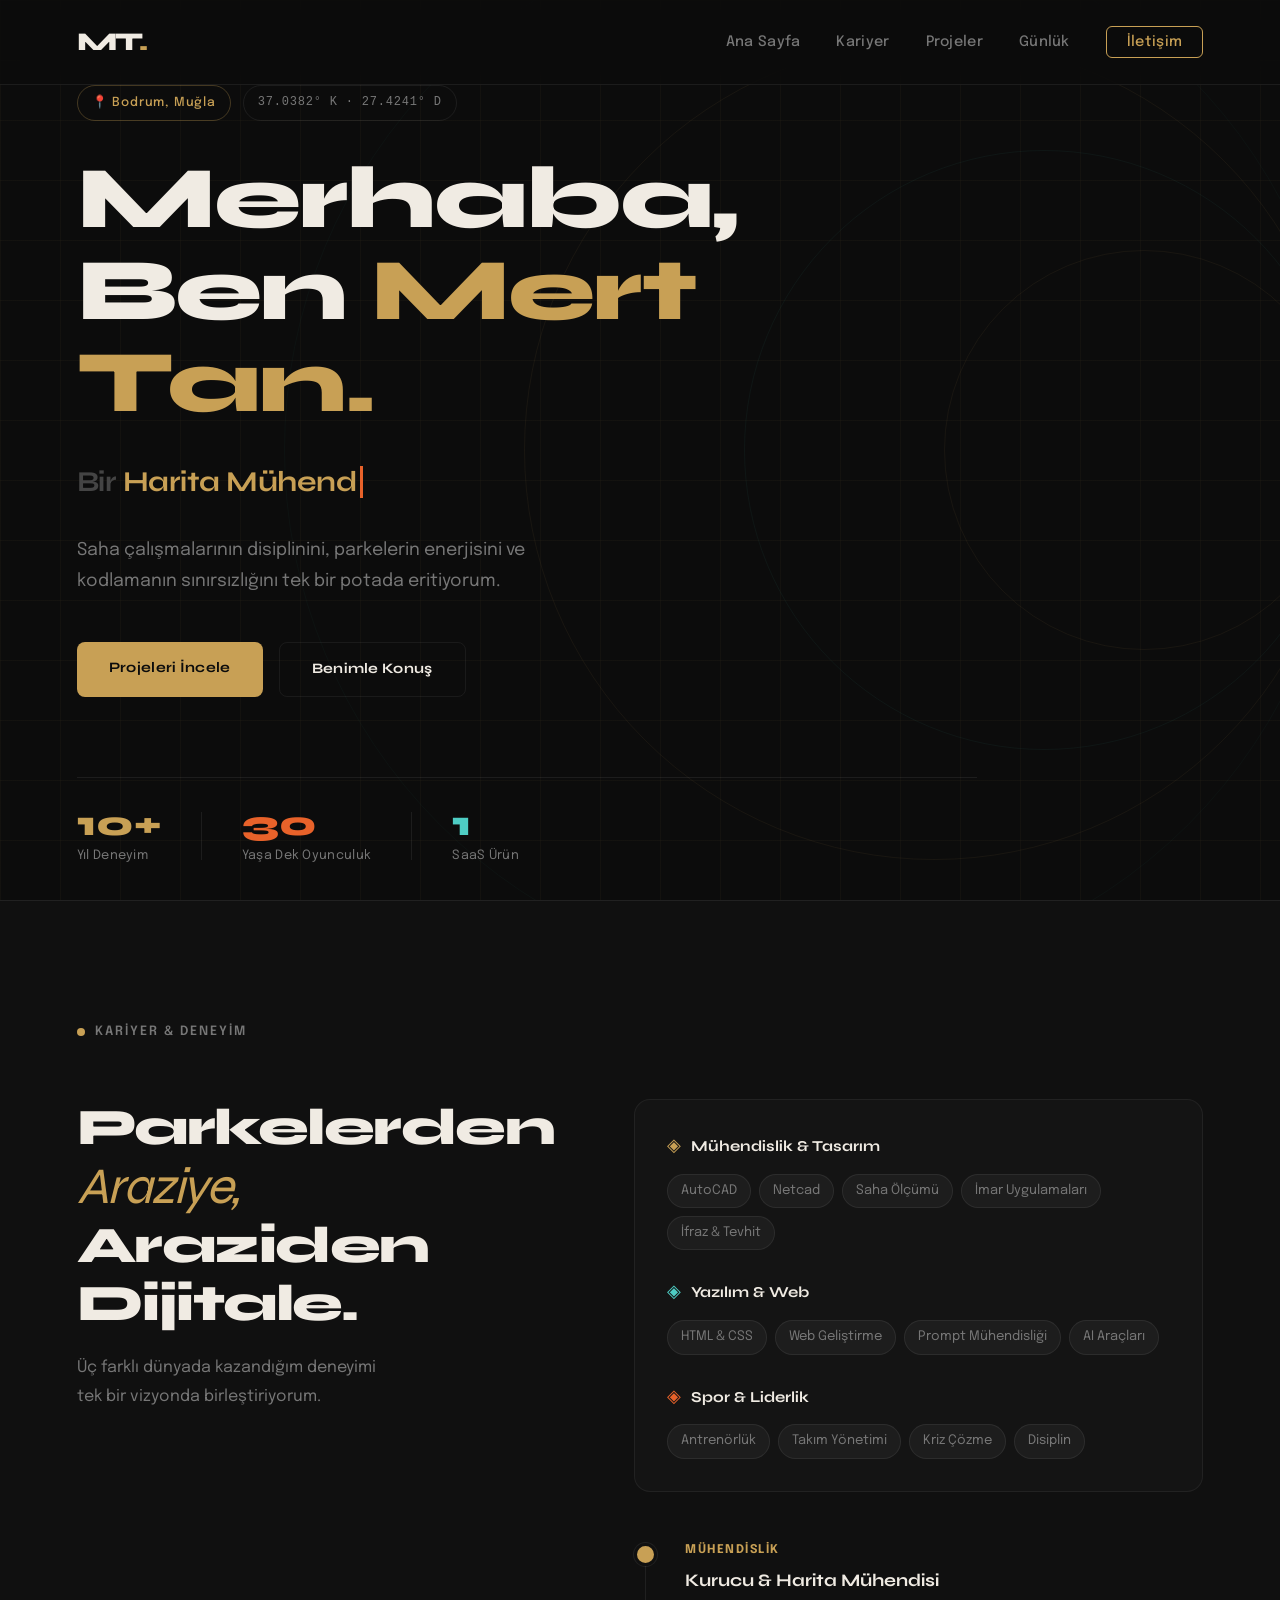
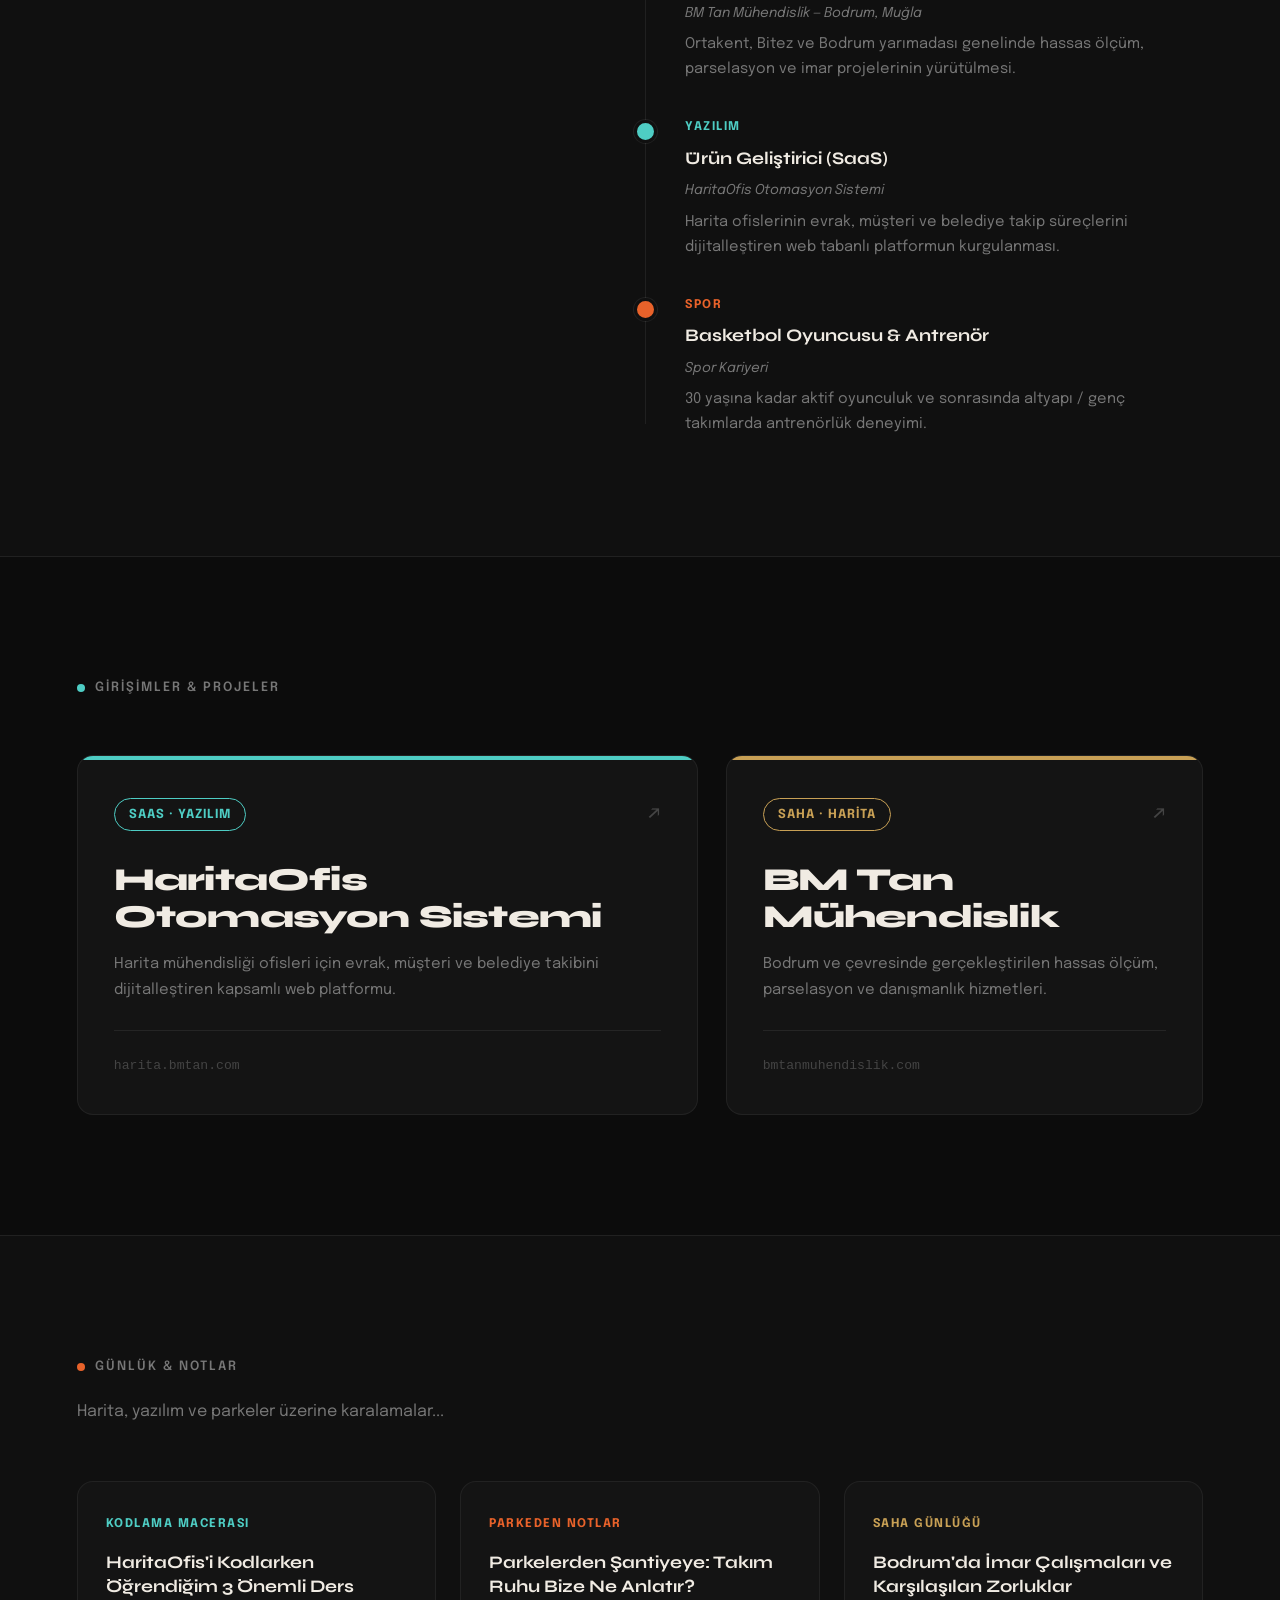
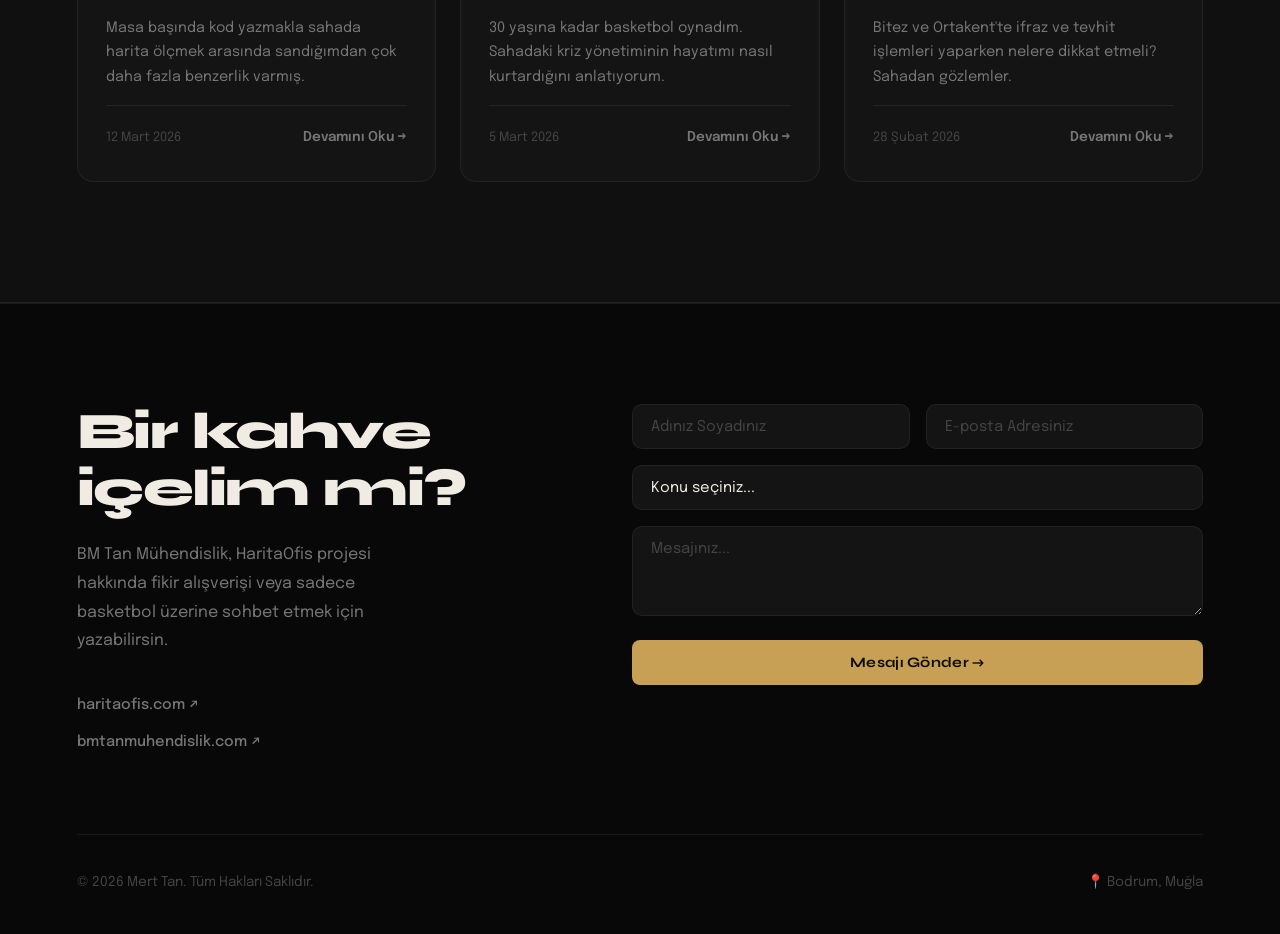
==== commit 9cf5e313: "Update index.html" ====
--- a/index.html
+++ b/index.html
@@ -256,7 +256,6 @@
                 <div class="footer-links">
                     <a href="https://www.haritaofis.com" target="_blank">haritaofis.com ↗</a>
                     <a href="https://www.bmtanmuhendislik.com" target="_blank">bmtanmuhendislik.com ↗</a>
-                    <a href="/cdn-cgi/l/email-protection#6a03040c052a08071e0b04071f020f040e031906030144090507"><span class="__cf_email__" data-cfemail="d6bfb8b0b996b4bba2b7b8bba3beb3b8b2bfa5babfbdf8b5b9bb">[email&#160;protected]</span> ↗</a>
                 </div>
             </div>
 
